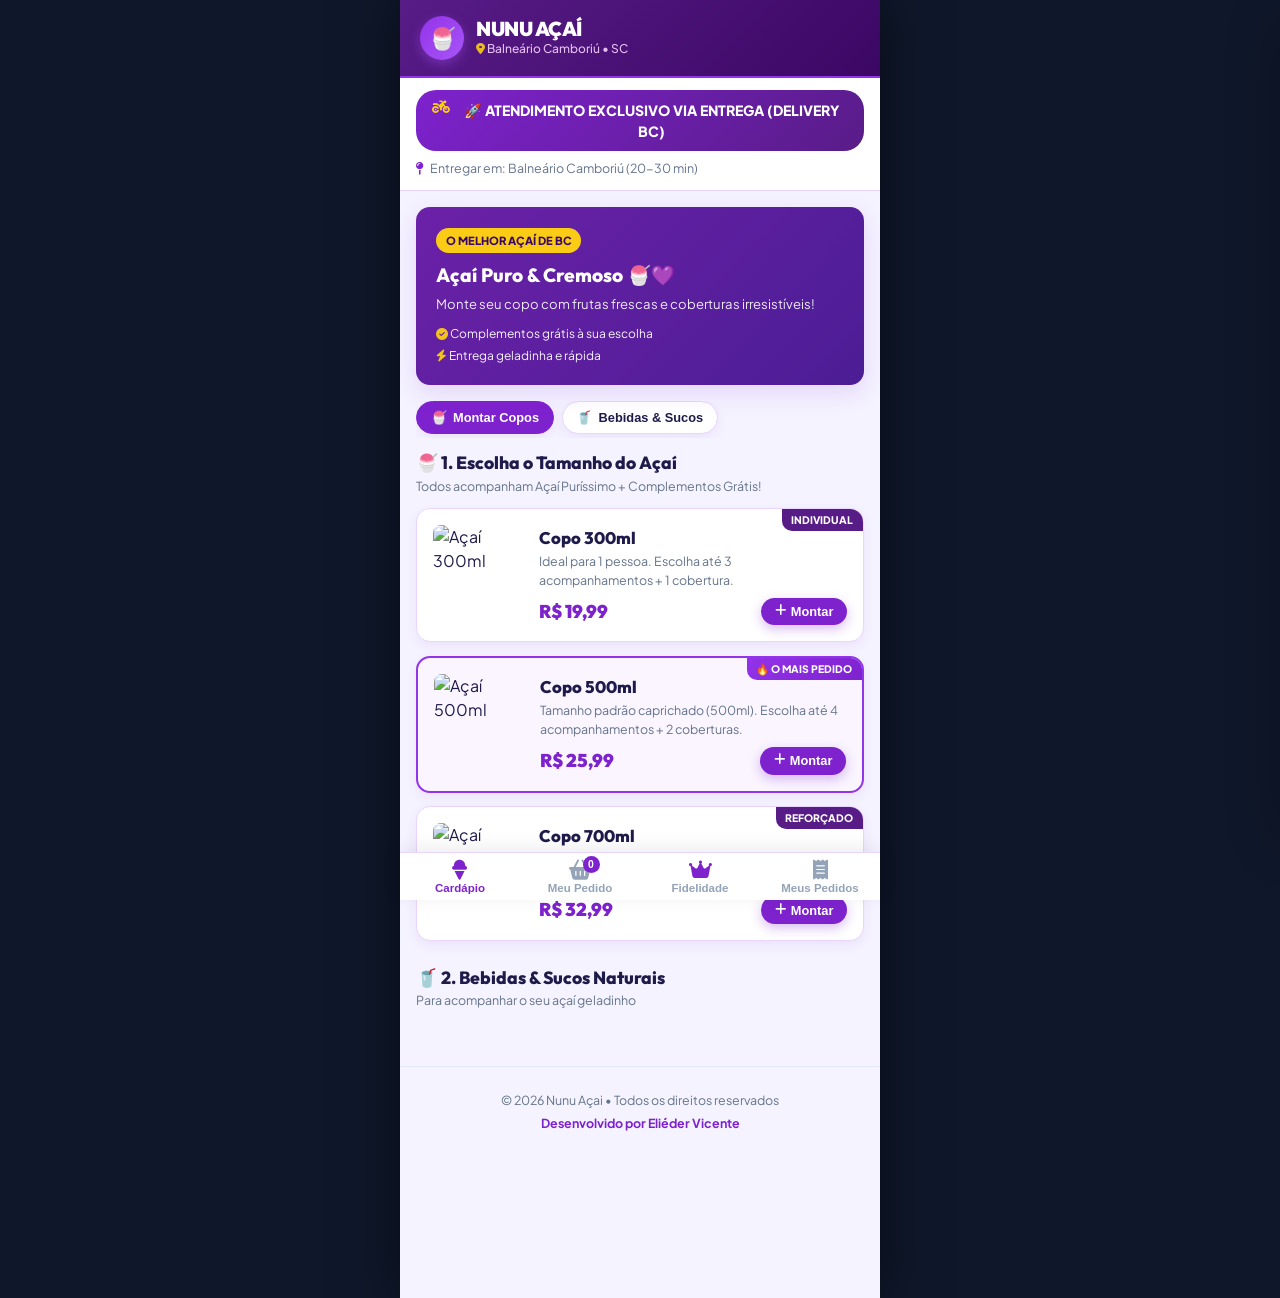
==== index.html @ 9d069a66 "Atualizacao PWA NunuAcai - 17/08/2026 16:16" ====
<!DOCTYPE html>
<html lang="pt-BR">
<head>
  <meta charset="UTF-8" />
  <meta name="viewport" content="width=device-width, initial-scale=1.0, maximum-scale=1.0, user-scalable=no" />
  <title>Nunu Açai - Açaí & Sobremesas em Balneário Camboriú</title>
  
  <!-- Google Fonts & Font Awesome -->
  <link rel="preconnect" href="https://fonts.googleapis.com" />
  <link rel="preconnect" href="https://fonts.gstatic.com" crossorigin />
  <link href="https://fonts.googleapis.com/css2?family=Plus+Jakarta+Sans:wght@400;500;600;700;800&family=Outfit:wght@600;700;800;900&display=swap" rel="stylesheet" />
  <link rel="stylesheet" href="https://cdnjs.cloudflare.com/ajax/libs/font-awesome/6.4.0/css/all.min.css" />
  
  <!-- PWA & Mobile Settings -->
  <meta name="theme-color" content="#7e22ce" />
  <link rel="manifest" href="manifest.json" />
  <link rel="icon" type="image/png" href="icon-192.png" />
  <link rel="apple-touch-icon" href="icon-512.png" />

  <link rel="stylesheet" href="styles.css?v=2.0" />
</head>
<body>

  <!-- MOBILE APP CONTAINER FRAME -->
  <div class="mobile-app-shell">

    <!-- RESTAURANT BRANDED HEADER -->
    <header class="app-header brand-header">
      <div class="brand-title-group">
        <div class="brand-logo-circle">
          🍧
        </div>
        <div class="brand-name-box">
          <h1>NUNU AÇAÍ</h1>
          <p><i class="fa-solid fa-location-dot text-yellow"></i> Balneário Camboriú • SC</p>
        </div>
      </div>
    </header>

    <!-- DELIVERY ONLY BAR -->
    <section class="fulfillment-bar">
      <div class="fulfillment-toggle" style="background: linear-gradient(135deg, #7e22ce 0%, #581c87 100%); color: #ffffff; padding: 0.6rem 1rem; border-radius: 20px; text-align: center; font-weight: 800; font-size: 0.88rem;">
        <i class="fa-solid fa-motorcycle text-yellow"></i> 🚀 ATENDIMENTO EXCLUSIVO VIA ENTREGA (DELIVERY BC)
      </div>
      <div class="address-subbar">
        <i class="fa-solid fa-map-pin text-purple"></i>
        <span id="delivery-address-display">Entregar em: Balneário Camboriú (20-30 min)</span>
      </div>
    </section>

    <!-- BANNER PROMO & CARDÁPIO DO DIA -->
    <section class="today-menu-banner">
      <div class="banner-card">
        <span class="banner-badge">O MELHOR AÇAÍ DE BC</span>
        <h2>Açaí Puro & Cremoso 🍧💜</h2>
        <p>Monte seu copo com frutas frescas e coberturas irresistíveis!</p>
        <div class="banner-features">
          <span><i class="fa-solid fa-circle-check text-yellow"></i> Complementos grátis à sua escolha</span>
          <span><i class="fa-solid fa-bolt text-yellow"></i> Entrega geladinha e rápida</span>
        </div>
      </div>
    </section>

    <!-- QUICK CATEGORY NAV TABS -->
    <section class="categories-section">
      <div class="categories-scroll" id="categories-container">
        <button class="cat-pill active" data-cat="copos" onclick="scrollToSection('sec-copos', this)">
          <span class="cat-emoji">🍧</span>
          <span>Montar Copos</span>
        </button>
        <button class="cat-pill" data-cat="bebidas" onclick="scrollToSection('sec-bebidas', this)">
          <span class="cat-emoji">🥤</span>
          <span>Bebidas & Sucos</span>
        </button>
      </div>
    </section>

    <!-- MAIN APP CONTENT -->
    <main class="feed-section">

      <!-- SECTION 1: ESCOLHA O TAMANHO DO AÇAÍ -->
      <section class="catalog-group" id="sec-copos">
        <div class="group-header">
          <h3>🍧 1. Escolha o Tamanho do Açaí</h3>
          <p>Todos acompanham Açaí Puríssimo + Complementos Grátis!</p>
        </div>

        <div class="acai-sizes-grid">
          
          <!-- COPO 300ML -->
          <div class="acai-card" onclick="openAcaiBuilderModal('copo300', 'Copo 300ml', 19.99)">
            <div class="acai-badge">INDIVIDUAL</div>
            <div class="acai-img">
              <img src="https://images.unsplash.com/photo-1590301157890-4810ed352733?w=400" alt="Açaí 300ml" />
            </div>
            <div class="acai-details">
              <h4>Copo 300ml</h4>
              <p>Ideal para 1 pessoa. Escolha até 3 acompanhamentos + 1 cobertura.</p>
              <div class="acai-price-row">
                <span class="acai-price" id="card-price-copo300">R$ 19,99</span>
                <button type="button" class="btn-select-acai" onclick="openAcaiBuilderModal('copo300', 'Copo 300ml', 19.99)"><i class="fa-solid fa-plus"></i> Montar</button>
              </div>
            </div>
          </div>

          <!-- COPO 500ML -->
          <div class="acai-card popular-card" onclick="openAcaiBuilderModal('copo500', 'Copo 500ml', 25.99)">
            <div class="acai-badge badge-popular">🔥 O MAIS PEDIDO</div>
            <div class="acai-img">
              <img src="https://images.unsplash.com/photo-1590301157890-4810ed352733?w=400" alt="Açaí 500ml" />
            </div>
            <div class="acai-details">
              <h4>Copo 500ml</h4>
              <p>Tamanho padrão caprichado (500ml). Escolha até 4 acompanhamentos + 2 coberturas.</p>
              <div class="acai-price-row">
                <span class="acai-price" id="card-price-copo500">R$ 25,99</span>
                <button type="button" class="btn-select-acai" onclick="openAcaiBuilderModal('copo500', 'Copo 500ml', 25.99)"><i class="fa-solid fa-plus"></i> Montar</button>
              </div>
            </div>
          </div>

          <!-- COPO 700ML -->
          <div class="acai-card" onclick="openAcaiBuilderModal('copo700', 'Copo 700ml', 32.99)">
            <div class="acai-badge">REFORÇADO</div>
            <div class="acai-img">
              <img src="https://images.unsplash.com/photo-1590301157890-4810ed352733?w=400" alt="Açaí 700ml" />
            </div>
            <div class="acai-details">
              <h4>Copo 700ml</h4>
              <p>Para quem ama açaí de verdade (700ml). Escolha até 5 acompanhamentos + 2 coberturas.</p>
              <div class="acai-price-row">
                <span class="acai-price" id="card-price-copo700">R$ 32,99</span>
                <button type="button" class="btn-select-acai" onclick="openAcaiBuilderModal('copo700', 'Copo 700ml', 32.99)"><i class="fa-solid fa-plus"></i> Montar</button>
              </div>
            </div>
          </div>

        </div>
      </section>

      <!-- SECTION 2: BEBIDAS & SUCOS -->
      <section class="catalog-group" id="sec-bebidas">
        <div class="group-header">
          <h3>🥤 2. Bebidas & Sucos Naturais</h3>
          <p>Para acompanhar o seu açaí geladinho</p>
        </div>

        <div id="drinks-container">
          <!-- JS Rendered Drinks -->
        </div>
      </section>

    </main>

    <!-- STICKY FLOATING CART BAR -->
    <div class="sticky-cart-bar" id="sticky-cart-bar" style="display: none;" onclick="toggleCartDrawer()">
      <div class="sticky-cart-info">
        <div class="sticky-cart-count-badge" id="sticky-cart-count">0</div>
        <div class="sticky-cart-text">
          <span>Ver Meu Pedido</span>
          <small id="sticky-cart-items-preview">Nenhum item</small>
        </div>
      </div>
      <div style="font-family: var(--font-heading); font-size: 1.1rem; font-weight: 900;" id="sticky-cart-total">
        R$ 0,00
      </div>
    </div>

    <!-- FOOTER DIREITOS AUTORAIS -->
    <footer style="text-align: center; padding: 1.5rem 1rem 5rem 1rem; font-size: 0.78rem; color: #64748b; border-top: 1px solid #e2e8f0; margin-top: 2rem;">
      <p>© 2026 Nunu Açai • Todos os direitos reservados</p>
      <p style="margin-top: 0.25rem; font-weight: 700; color: #7e22ce;">Desenvolvido por Eliéder Vicente</p>
    </footer>

  </div>

  <!-- BOTTOM APP NAVIGATION BAR -->
    <nav class="bottom-nav">
      <button class="nav-item active" onclick="scrollToSection('sec-copos')">
        <i class="fa-solid fa-ice-cream"></i>
        <span>Cardápio</span>
      </button>
      <button class="nav-item nav-item-cart" onclick="toggleCartDrawer()">
        <div class="cart-icon-box">
          <i class="fa-solid fa-basket-shopping"></i>
          <span class="nav-cart-badge" id="bottom-cart-badge">0</span>
        </div>
        <span>Meu Pedido</span>
      </button>
      <button class="nav-item" onclick="openLoyaltyModal()">
        <i class="fa-solid fa-crown text-purple"></i>
        <span>Fidelidade</span>
      </button>
      <button class="nav-item" onclick="openMyOrdersModal()">
        <i class="fa-solid fa-receipt"></i>
        <span>Meus Pedidos</span>
      </button>
    </nav>

  </div>

  <!-- MODAL: PROGRAMA DE FIDELIDADE (CUPOM / PONTOS) -->
  <div class="modal-overlay" id="modal-loyalty">
    <div class="modal-content" style="height: 100%; max-height: 100%; border-radius: 0;">
      <div class="modal-header bg-purple">
        <div>
          <h3>🎁 Clube Fidelidade Nunu Açai</h3>
          <span style="font-size: 0.8rem; opacity: 0.9;">R$ 1,00 gasto = 1 Ponto de Recompensa!</span>
        </div>
        <button class="btn-close-modal" onclick="closeLoyaltyModal()"><i class="fa-solid fa-xmark"></i></button>
      </div>

      <div class="builder-body">
        
        <!-- STATE A: NÃO LOGADO (CADASTRO / LOGIN) -->
        <div id="loyalty-auth-container">
          <div style="text-align: center; background: #faf5ff; border: 1px dashed #c084fc; padding: 1.25rem; border-radius: var(--radius-md); margin-bottom: 1.25rem;">
            <span style="font-size: 2.5rem;">👑</span>
            <h4 style="font-size: 1.1rem; color: var(--color-dark); margin-top: 0.3rem;">Junte pontos e troque por açaí e adicionais grátis!</h4>
            <p style="font-size: 0.8rem; color: var(--color-gray); margin-top: 0.2rem;">Cadastre seu WhatsApp em 30 segundos e ganhe <strong>20 pontos de bônus</strong> na hora!</p>
          </div>

          <div style="display: flex; gap: 0.5rem; margin-bottom: 1.25rem;">
            <button type="button" class="btn btn-secondary btn-full active" id="btn-loyalty-tab-login" onclick="switchLoyaltyAuthTab('login')">Entrar na Minha Conta</button>
            <button type="button" class="btn btn-secondary btn-full" id="btn-loyalty-tab-reg" onclick="switchLoyaltyAuthTab('reg')">Criar Nova Conta</button>
          </div>

          <!-- FORM: LOGIN -->
          <form id="form-loyalty-login" onsubmit="handleLoyaltyLogin(event)">
            <div class="form-group margin-top-sm">
              <label for="loyalty-login-phone">Seu WhatsApp (Celular)</label>
              <input type="tel" id="loyalty-login-phone" placeholder="(47) 99999-8888" required />
            </div>
            <div class="form-group margin-top-sm">
              <label for="loyalty-login-pass">Sua Senha</label>
              <input type="password" id="loyalty-login-pass" placeholder="••••••••" required />
            </div>
            <button type="submit" class="btn btn-purple btn-full margin-top-md">
              <i class="fa-solid fa-right-to-bracket"></i> Entrar no Clube Fidelidade
            </button>
          </form>

          <!-- FORM: CADASTRO -->
          <form id="form-loyalty-register" onsubmit="handleLoyaltyRegister(event)" style="display: none;">
            <div class="form-group margin-top-sm">
              <label for="loyalty-reg-name">Seu Nome Completo</label>
              <input type="text" id="loyalty-reg-name" placeholder="Ex: Maria Silva" required />
            </div>
            <div class="form-group margin-top-sm">
              <label for="loyalty-reg-phone">Seu WhatsApp (DDD + Número)</label>
              <input type="tel" id="loyalty-reg-phone" placeholder="(47) 99999-8888" required />
            </div>
            <div class="form-group margin-top-sm">
              <label for="loyalty-reg-pass">Crie uma Senha Fácil</label>
              <input type="password" id="loyalty-reg-pass" placeholder="Mínimo 3 digitos" required />
            </div>
            <button type="submit" class="btn btn-purple btn-full margin-top-md">
              <i class="fa-solid fa-user-plus"></i> Criar Minha Conta & Ganhar 20 Pontos!
            </button>
          </form>
        </div>

        <!-- STATE B: LOGADO (CARTÃO DE PONTOS & CATÁLOGO DE PRÊMIOS) -->
        <div id="loyalty-user-container" style="display: none;">
          <div style="background: linear-gradient(135deg, #7e22ce 0%, #581c87 100%); color: #ffffff; padding: 1.25rem; border-radius: var(--radius-md); box-shadow: var(--shadow-md); margin-bottom: 1.5rem;">
            <div style="display: flex; justify-content: space-between; align-items: flex-start;">
              <div>
                <span style="font-size: 0.75rem; text-transform: uppercase; letter-spacing: 0.5px; opacity: 0.9;">CARTÃO FIDELIDADE NUNU AÇAÍ</span>
                <h3 id="loyalty-user-name" style="font-size: 1.2rem; font-weight: 800; font-family: var(--font-heading);">Cliente</h3>
              </div>
              <button onclick="handleLoyaltyLogout()" style="background: rgba(255,255,255,0.2); border: none; color: #fff; padding: 0.3rem 0.6rem; border-radius: 12px; font-size: 0.7rem; font-weight: 700; cursor: pointer;">Sair</button>
            </div>

            <div style="margin-top: 1rem; display: flex; align-items: baseline; gap: 0.4rem;">
              <span id="loyalty-user-points" style="font-size: 2.2rem; font-weight: 900; font-family: var(--font-heading); color: var(--color-accent);">0</span>
              <span style="font-size: 0.9rem; font-weight: 700;">Pontos Acumulados</span>
            </div>
            <small style="display: block; opacity: 0.85; font-size: 0.75rem; margin-top: 0.2rem;">Ganhe +1 ponto a cada R$ 1,00 em pedidos no app!</small>
          </div>

          <h4 style="font-size: 1rem; color: var(--color-dark); margin-bottom: 0.75rem;"><i class="fa-solid fa-gift text-purple"></i> Resgatar Prêmios com Seus Pontos:</h4>

          <div id="rewards-catalog-list" style="display: flex; flex-direction: column; gap: 0.75rem;">
            <!-- JS Rendered Rewards -->
          </div>
        </div>

      </div>
    </div>
  </div>

  <!-- MODAL: MONTAR AÇAÍ PASSO A PASSO -->
  <div class="modal-overlay" id="modal-acai-builder">
    <div class="modal-content" style="height: 100%; max-height: 100%; border-radius: 0;">
      <div class="modal-header bg-purple">
        <div>
          <h3 id="builder-modal-title">Montar Copo 500ml</h3>
          <span style="font-size: 0.8rem; opacity: 0.9;" id="builder-modal-price">Valor Base: R$ 18,00</span>
        </div>
        <button class="btn-close-modal" onclick="closeAcaiBuilderModal()"><i class="fa-solid fa-xmark"></i></button>
      </div>

      <div class="builder-body">
        
        <!-- PASSO 1: COMPLEMENTOS GRÁTIS -->
        <div class="catalog-group">
          <h4 class="step-header">1. Acompanhamentos <span class="text-purple">(Até 3 grátis! Adicionais: + R$ 2,00 cada)</span></h4>
          <div class="options-group" id="complements-options-container">
            <!-- JS Rendered Complements -->
          </div>
        </div>

        <!-- PASSO 2: COBERTURAS E ADICIONAIS EXTRAS -->
        <div class="catalog-group margin-top-md">
          <h4 class="step-header">2. Coberturas Especialidades & Extras <span style="font-size: 0.75rem; font-weight: 500; color: var(--color-gray);">(Opcional)</span></h4>
          <div class="options-group" id="toppings-options-container">
            <!-- JS Rendered Toppings -->
          </div>
        </div>

        <!-- PASSO 3: OBSERVAÇÕES -->
        <div class="catalog-group margin-top-md">
          <h4 class="step-header">3. Observações Especiais</h4>
          <div class="form-group">
            <textarea id="acai-notes" rows="2" placeholder="Ex: Capricha na Nutella no meio do copo..."></textarea>
          </div>
        </div>

      </div>

      <div class="builder-footer">
        <div>
          <small style="font-size: 0.72rem; color: var(--color-gray); display: block;">VALOR TOTAL:</small>
          <strong id="builder-total-price" style="font-size: 1.25rem; color: var(--color-primary); font-family: var(--font-heading);">R$ 18,00</strong>
        </div>
        <button class="btn btn-purple" onclick="addAcaiToCartFromBuilder()">
          <i class="fa-solid fa-cart-plus"></i> Adicionar ao Pedido
        </button>
      </div>
    </div>
  </div>

  <!-- DRAWER: CARRO / MEU PEDIDO -->
  <div class="drawer-overlay" id="cart-drawer-overlay" onclick="toggleCartDrawer()"></div>
  <aside class="modal-content" id="cart-drawer" style="position: fixed; right: 0; top: 0; bottom: 0; height: 100%; max-width: 420px; border-radius: 0; transform: translateX(100%); transition: transform 0.3s ease; z-index: 105;">
    <div class="modal-header bg-purple">
      <h3><i class="fa-solid fa-basket-shopping"></i> Seu Pedido de Açaí</h3>
      <button class="btn-close-modal" onclick="toggleCartDrawer()"><i class="fa-solid fa-xmark"></i></button>
    </div>

    <div class="builder-body">
      
      <!-- Step 1: Cart Items List -->
      <div id="cart-step-items">
        <div id="cart-items-container" style="display: flex; flex-direction: column; gap: 0.75rem;">
          <!-- JS Rendered Cart Items -->
        </div>

        <div class="form-group margin-top-md">
          <label for="checkout-address-input"><i class="fa-solid fa-location-dot text-purple"></i> Endereço Completo para Entrega em BC</label>
          <input type="text" id="checkout-address-input" placeholder="Rua / Av., Número, Ap., Ponto de ref." />
        </div>

        <div class="form-group margin-top-sm">
          <label for="checkout-bairro-bc"><i class="fa-solid fa-map text-purple"></i> Selecione seu Bairro (Balneário Camboriú)</label>
          <select id="checkout-bairro-bc" onchange="updateDeliveryFeeBC()">
            <option value="Centro" data-fee="3.00" selected>Centro - Taxa R$ 3,00</option>
            <option value="Pioneiros" data-fee="4.00">Pioneiros - Taxa R$ 4,00</option>
            <option value="Nações" data-fee="4.00">Nações - Taxa R$ 4,00</option>
            <option value="Estados" data-fee="4.00">Estados - Taxa R$ 4,00</option>
            <option value="Ariribá" data-fee="5.00">Ariribá - Taxa R$ 5,00</option>
            <option value="Vila Real" data-fee="5.00">Vila Real - Taxa R$ 5,00</option>
            <option value="Municípios" data-fee="5.00">Municípios - Taxa R$ 5,00</option>
            <option value="I struggle / Barra" data-fee="6.00">Barra / Barra Sul - Taxa R$ 6,00</option>
            <option value="Praia dos Amores" data-fee="7.00">Praia dos Amores - Taxa R$ 7,00</option>
          </select>
        </div>

        <div class="form-group margin-top-sm">
          <label for="checkout-payment-method"><i class="fa-solid fa-wallet text-purple"></i> Forma de Pagamento</label>
          <select id="checkout-payment-method">
            <option value="pix">⚡ PIX (Aprovação Instantânea)</option>
            <option value="card">💳 Cartão de Crédito/Débito na Entrega</option>
            <option value="cash">💵 Dinheiro (Troco na Entrega)</option>
          </select>
        </div>

        <div style="background: #faf5ff; border: 1px solid var(--border-color); padding: 1rem; border-radius: var(--radius-sm); margin-top: 1rem;">
          <div style="display: flex; justify-content: space-between; font-size: 0.85rem;">
            <span>Subtotal:</span>
            <span id="cart-subtotal">R$ 0,00</span>
          </div>
          <div style="display: flex; justify-content: space-between; font-size: 0.85rem; margin-top: 0.3rem;">
            <span>Taxa de Entrega (BC):</span>
            <span id="cart-fee-display">R$ 3,00</span>
          </div>
          <div style="display: flex; justify-content: space-between; font-size: 1.1rem; font-weight: 800; margin-top: 0.5rem; border-top: 1px dashed var(--border-color); padding-top: 0.5rem;">
            <span>Total a Pagar:</span>
            <strong id="cart-total-price" class="text-purple">R$ 0,00</strong>
          </div>
        </div>
      </div>

      <!-- Step 2: PIX Confirmation -->
      <div id="cart-step-pix" style="display: none;">
        <div style="text-align: center; background: #faf5ff; border: 1px solid var(--border-color); padding: 1.25rem; border-radius: var(--radius-md);">
          <div style="font-size: 0.8rem; font-weight: 900; color: var(--color-primary); margin-bottom: 0.5rem;"><i class="fa-solid fa-qrcode"></i> CHAVE PIX - MEUAÇAI</div>
          <p style="font-size: 0.8rem; color: var(--color-gray);">Escaneie o QR Code abaixo ou copie a chave para pagar no seu banco:</p>
          
          <div style="margin: 1rem 0;">
            <img src="https://api.qrserver.com/v1/create-qr-code/?size=180x180&data=00020126580014br.gov.bcb.pix0136meuacai-bc-santa-catarina-pix" alt="QR Code PIX MeuAçai" style="border-radius: 12px; border: 1px solid #ddd;" />
          </div>

          <div style="display: flex; gap: 0.5rem; margin-top: 1rem;">
            <input type="text" readonly id="pix-copy-input" value="00020126580014br.gov.bcb.pix0136meuacai-pix-chave-99120" style="flex: 1; font-size: 0.75rem;" />
            <button class="btn btn-secondary" onclick="copyPixCode()"><i class="fa-solid fa-copy"></i> Copiar</button>
          </div>

          <button class="btn btn-purple btn-full margin-top-md" onclick="confirmPaymentAndSendToKitchen()">
            <i class="fa-solid fa-check-circle"></i> Enviar Pedido para a Loja!
          </button>
        </div>
      </div>

    </div>

    <div class="builder-footer" id="cart-footer-actions">
      <button class="btn btn-secondary" onclick="clearCart()">Limpar</button>
      <button class="btn btn-purple btn-full" onclick="proceedToCheckoutPayment()">
        <i class="fa-solid fa-arrow-right"></i> Finalizar Pedido
      </button>
    </div>
  </aside>

  <!-- MODAL: MEUS PEDIDOS & ACOMPANHAMENTO -->
  <div class="modal-overlay" id="modal-my-orders">
    <div class="modal-content" style="max-width: 600px;">
      <div class="modal-header bg-dark">
        <h3><i class="fa-solid fa-receipt text-purple"></i> Acompanhe seu Pedido de Açaí</h3>
        <button class="btn-close-modal" onclick="closeMyOrdersModal()"><i class="fa-solid fa-xmark"></i></button>
      </div>

      <div class="builder-body">
        <div id="user-orders-tracker-list">
          <!-- JS Rendered Orders -->
        </div>
      </div>
    </div>
  </div>

  <!-- MODAL: CUPOM / COMPROVANTE DIGITAL -->
  <div class="modal-overlay" id="modal-receipt">
    <div class="modal-content" style="max-width: 480px;">
      <div class="modal-header bg-purple">
        <h3><i class="fa-solid fa-receipt"></i> Comprovante do Pedido</h3>
        <button class="btn-close-modal" onclick="closeReceiptModal()"><i class="fa-solid fa-xmark"></i></button>
      </div>
      <div class="builder-body" id="receipt-modal-body">
        <!-- JS Rendered Receipt -->
      </div>
      <div class="builder-footer" style="flex-direction: column; gap: 0.5rem;">
        <button class="btn btn-purple btn-full" onclick="sendReceiptWhatsApp()">
          <i class="fa-brands fa-whatsapp"></i> Enviar Comprovante no WhatsApp
        </button>
        <button class="btn btn-secondary btn-full" onclick="printOrderReceipt()">
          <i class="fa-solid fa-print"></i> Imprimir Cupom / Salvar PDF
        </button>
      </div>
    </div>
  </div>

  <!-- MODAL: LOJA FECHADA -->
  <div class="modal-overlay" id="modal-store-closed">
    <div class="modal-content" style="max-width: 440px;">
      <div class="modal-header" style="background: #991b1b; color: #fff;">
        <h3><i class="fa-solid fa-store-slash"></i> Loja Fechada no Momento</h3>
        <button class="btn-close-modal" onclick="closeStoreClosedModal()"><i class="fa-solid fa-xmark"></i></button>
      </div>
      <div class="builder-body" style="padding: 1.5rem; text-align: center;">
        <div style="font-size: 3rem; margin-bottom: 0.5rem;">🔴</div>
        <h4 style="font-size: 1.15rem; color: #991b1b; font-weight: 800; margin-bottom: 0.75rem;" id="store-closed-modal-title">Estamos Fechados!</h4>
        <p style="font-size: 0.88rem; color: #334155; line-height: 1.5;" id="store-closed-modal-msg">
          Nosso horário de funcionamento é das 11:00 às 23:00. Fique à vontade para olhar nosso cardápio!
        </p>
      </div>
      <div class="builder-footer" style="padding: 1rem 1.5rem;">
        <button class="btn btn-purple btn-full" onclick="closeStoreClosedModal()">
          Entendi, apenas visualizar cardápio
        </button>
      </div>
    </div>
  </div>

  <!-- Toast Notification Container -->
  <div class="toast-container" id="toast-container"></div>

  <!-- JavaScript -->
  <script src="app.js?v=2.0"></script>
  <script>
    if ('serviceWorker' in navigator) {
      window.addEventListener('load', () => {
        navigator.serviceWorker.register('/sw.js').catch(() => {});
      });
    }
  </script>
</body>
</html>
---- styles.css ----
/* ==========================================
   MEUAÇAI - DESIGN SYSTEM & STYLES (CSS)
   Açaí & Sobremesas - Balneário Camboriú
   ========================================== */

:root {
  --color-primary: #7e22ce;
  --color-primary-dark: #581c87;
  --color-primary-light: #9333ea;
  --color-accent: #facc15;
  --color-accent-dark: #eab308;

  --color-dark: #1e1b4b;
  --color-dark-surface: #0f172a;
  --color-light: #fcf7ff;
  --color-gray: #64748b;
  --color-muted: #94a3b8;
  --border-color: #e9d5ff;

  --bg-app: #f5f3ff;
  --bg-surface: #ffffff;

  --font-main: 'Plus Jakarta Sans', -apple-system, BlinkMacSystemFont, sans-serif;
  --font-heading: 'Outfit', sans-serif;

  --radius-sm: 8px;
  --radius-md: 14px;
  --radius-lg: 24px;

  --shadow-sm: 0 4px 12px rgba(126, 34, 206, 0.08);
  --shadow-md: 0 8px 24px rgba(126, 34, 206, 0.14);
  --shadow-lg: 0 16px 40px rgba(126, 34, 206, 0.22);
}

* {
  box-sizing: border-box;
  margin: 0;
  padding: 0;
  -webkit-tap-highlight-color: transparent;
}

body {
  font-family: var(--font-main);
  background-color: var(--color-dark-surface);
  color: var(--color-dark);
  line-height: 1.5;
  min-height: 100vh;
  display: flex;
  justify-content: center;
  align-items: flex-start;
}

/* Mobile App Container Shell */
.mobile-app-shell {
  width: 100%;
  max-width: 480px;
  background-color: var(--bg-app);
  min-height: 100vh;
  position: relative;
  box-shadow: 0 0 50px rgba(0, 0, 0, 0.5);
  display: flex;
  flex-direction: column;
  padding-bottom: 85px;
  overflow-x: hidden;
}

/* Header */
.app-header.brand-header {
  background: linear-gradient(135deg, #581c87 0%, #3b0764 100%);
  color: #ffffff;
  padding: 1rem 1.25rem;
  display: flex;
  justify-content: space-between;
  align-items: center;
  position: sticky;
  top: 0;
  z-index: 50;
  border-bottom: 2px solid var(--color-primary-light);
}

.brand-title-group {
  display: flex;
  align-items: center;
  gap: 0.75rem;
}

.brand-logo-circle {
  width: 44px;
  height: 44px;
  background: linear-gradient(135deg, #9333ea 0%, #a855f7 100%);
  border-radius: 50%;
  display: flex;
  align-items: center;
  justify-content: center;
  font-size: 1.35rem;
  color: #ffffff;
  box-shadow: 0 4px 12px rgba(168, 85, 247, 0.4);
}

.brand-name-box h1 {
  font-family: var(--font-heading);
  font-size: 1.25rem;
  font-weight: 900;
  letter-spacing: -0.5px;
  line-height: 1.1;
  color: #ffffff;
}

.brand-name-box p {
  font-size: 0.75rem;
  opacity: 0.9;
  font-weight: 500;
  color: #f5d0fe;
}

/* Fulfillment Bar */
.fulfillment-bar {
  background: var(--bg-surface);
  padding: 0.75rem 1rem;
  border-bottom: 1px solid var(--border-color);
}

.fulfillment-toggle {
  display: flex;
  background: #f3e8ff;
  padding: 4px;
  border-radius: var(--radius-md);
  gap: 4px;
}

.f-btn {
  flex: 1;
  border: none;
  background: transparent;
  padding: 0.6rem 0.5rem;
  font-size: 0.82rem;
  font-weight: 700;
  color: #6b21a8;
  border-radius: var(--radius-sm);
  cursor: pointer;
  transition: all 0.2s ease;
  display: flex;
  align-items: center;
  justify-content: center;
  gap: 0.4rem;
}

.f-btn.active {
  background: var(--color-primary);
  color: #ffffff;
  box-shadow: 0 4px 12px rgba(126, 34, 206, 0.3);
}

.address-subbar {
  margin-top: 0.5rem;
  font-size: 0.78rem;
  color: var(--color-gray);
  display: flex;
  align-items: center;
  gap: 0.4rem;
}

/* Banner */
.today-menu-banner {
  padding: 1rem;
}

.banner-card {
  background: linear-gradient(135deg, #6b21a8 0%, #4c1d95 100%);
  color: #ffffff;
  border-radius: var(--radius-md);
  padding: 1.25rem;
  box-shadow: var(--shadow-md);
  position: relative;
  overflow: hidden;
}

.banner-badge {
  background: var(--color-accent);
  color: #3b0764;
  font-size: 0.7rem;
  font-weight: 900;
  padding: 0.25rem 0.6rem;
  border-radius: 20px;
  display: inline-block;
  margin-bottom: 0.5rem;
  text-transform: uppercase;
}

.banner-card h2 {
  font-family: var(--font-heading);
  font-size: 1.2rem;
  font-weight: 800;
  margin-bottom: 0.25rem;
}

.banner-card p {
  font-size: 0.82rem;
  opacity: 0.9;
  margin-bottom: 0.75rem;
}

.banner-features {
  display: flex;
  flex-direction: column;
  gap: 0.25rem;
  font-size: 0.75rem;
  opacity: 0.95;
}

/* Categories Scroll */
.categories-section {
  padding: 0 1rem 0.75rem 1rem;
}

.categories-scroll {
  display: flex;
  gap: 0.5rem;
  overflow-x: auto;
  padding-bottom: 0.25rem;
  scrollbar-width: none;
}

.cat-pill {
  background: var(--bg-surface);
  border: 1px solid var(--border-color);
  padding: 0.5rem 0.85rem;
  border-radius: 20px;
  font-size: 0.8rem;
  font-weight: 700;
  color: var(--color-dark);
  white-space: nowrap;
  cursor: pointer;
  display: flex;
  align-items: center;
  gap: 0.4rem;
  box-shadow: var(--shadow-sm);
  transition: all 0.2s ease;
}

.cat-pill.active {
  background: var(--color-primary);
  color: #ffffff;
  border-color: var(--color-primary);
}

/* Catalog Feed */
.feed-section {
  padding: 0 1rem;
}

.catalog-group {
  margin-bottom: 1.5rem;
}

.group-header h3 {
  font-family: var(--font-heading);
  font-size: 1.1rem;
  font-weight: 800;
  color: var(--color-dark);
}

.group-header p {
  font-size: 0.78rem;
  color: var(--color-gray);
  margin-bottom: 0.75rem;
}

/* Cards Grid */
.acai-sizes-grid {
  display: flex;
  flex-direction: column;
  gap: 0.85rem;
}

.acai-card {
  background: var(--bg-surface);
  border-radius: var(--radius-md);
  padding: 1rem;
  border: 1px solid var(--border-color);
  box-shadow: var(--shadow-sm);
  display: flex;
  gap: 1rem;
  position: relative;
  overflow: hidden;
  cursor: pointer;
  transition: transform 0.2s ease;
}

.acai-card:active {
  transform: scale(0.98);
}

.popular-card {
  border: 2px solid var(--color-primary-light);
  background: #faf5ff;
}

.acai-badge {
  position: absolute;
  top: 0;
  right: 0;
  background: var(--color-primary-dark);
  color: #ffffff;
  font-size: 0.65rem;
  font-weight: 900;
  padding: 0.2rem 0.6rem;
  border-bottom-left-radius: 10px;
}

.badge-popular {
  background: linear-gradient(135deg, #9333ea 0%, #7e22ce 100%);
  color: #ffffff;
}

.acai-img {
  width: 90px;
  height: 90px;
  border-radius: var(--radius-sm);
  overflow: hidden;
  flex-shrink: 0;
}

.acai-img img {
  width: 100%;
  height: 100%;
  object-fit: cover;
}

.acai-details {
  flex: 1;
  display: flex;
  flex-direction: column;
  justify-content: space-between;
}

.acai-details h4 {
  font-family: var(--font-heading);
  font-size: 1.05rem;
  font-weight: 800;
  color: var(--color-dark);
}

.acai-details p {
  font-size: 0.78rem;
  color: var(--color-gray);
  margin-top: 0.15rem;
}

.acai-price-row {
  display: flex;
  justify-content: space-between;
  align-items: center;
  margin-top: 0.5rem;
}

.acai-price {
  font-family: var(--font-heading);
  font-size: 1.15rem;
  font-weight: 900;
  color: var(--color-primary);
}

.btn-select-acai {
  background: var(--color-primary);
  color: #ffffff;
  border: none;
  padding: 0.4rem 0.85rem;
  border-radius: 20px;
  font-size: 0.8rem;
  font-weight: 800;
  cursor: pointer;
  display: flex;
  align-items: center;
  gap: 0.3rem;
  box-shadow: 0 4px 12px rgba(126, 34, 206, 0.3);
}

/* Item Row List */
.item-row-card {
  background: var(--bg-surface);
  border-radius: var(--radius-sm);
  padding: 0.75rem 1rem;
  border: 1px solid var(--border-color);
  display: flex;
  justify-content: space-between;
  align-items: center;
  margin-bottom: 0.5rem;
}

.item-row-info h5 {
  font-size: 0.9rem;
  font-weight: 700;
  color: var(--color-dark);
}

.item-row-info span {
  font-size: 0.8rem;
  font-weight: 800;
  color: var(--color-primary);
}

/* Bottom Nav */
.bottom-nav {
  position: fixed;
  bottom: 0;
  left: 50%;
  transform: translateX(-50%);
  width: 100%;
  max-width: 480px;
  background: var(--bg-surface);
  border-top: 1px solid var(--border-color);
  display: flex;
  justify-content: space-around;
  padding: 0.4rem 0;
  z-index: 99;
  box-shadow: 0 -4px 20px rgba(0, 0, 0, 0.08);
}

.nav-item {
  border: none;
  background: transparent;
  display: flex;
  flex-direction: column;
  align-items: center;
  gap: 2px;
  color: var(--color-muted);
  font-size: 0.72rem;
  font-weight: 700;
  cursor: pointer;
  flex: 1;
}

.nav-item i {
  font-size: 1.25rem;
}

.nav-item.active {
  color: var(--color-primary);
}

.nav-item-cart {
  position: relative;
}

.cart-icon-box {
  position: relative;
}

.nav-cart-badge {
  position: absolute;
  top: -4px;
  right: -8px;
  background: var(--color-primary);
  color: #ffffff;
  font-size: 0.65rem;
  font-weight: 900;
  width: 17px;
  height: 17px;
  border-radius: 50%;
  display: flex;
  align-items: center;
  justify-content: center;
}

/* Sticky Cart Bar */
.sticky-cart-bar {
  position: fixed;
  bottom: 60px;
  left: 50%;
  transform: translateX(-50%);
  width: 90%;
  max-width: 440px;
  background: linear-gradient(135deg, #7e22ce 0%, #581c87 100%);
  color: #ffffff;
  padding: 0.75rem 1.25rem;
  border-radius: 30px;
  display: flex;
  justify-content: space-between;
  align-items: center;
  z-index: 98;
  box-shadow: 0 8px 24px rgba(126, 34, 206, 0.4);
  cursor: pointer;
}

.sticky-cart-info {
  display: flex;
  align-items: center;
  gap: 0.75rem;
}

.sticky-cart-count-badge {
  background: #ffffff;
  color: var(--color-primary-dark);
  font-size: 0.85rem;
  font-weight: 900;
  width: 26px;
  height: 26px;
  border-radius: 50%;
  display: flex;
  align-items: center;
  justify-content: center;
}

.sticky-cart-text span {
  font-size: 0.85rem;
  font-weight: 800;
  display: block;
}

.sticky-cart-text small {
  font-size: 0.7rem;
  opacity: 0.85;
}

/* Modals */
.modal-overlay,
.drawer-overlay {
  position: fixed;
  top: 0;
  left: 0;
  right: 0;
  bottom: 0;
  background: rgba(15, 23, 42, 0.6);
  backdrop-filter: blur(4px);
  z-index: 100;
  display: none;
  justify-content: center;
  align-items: center;
  pointer-events: none;
}

.modal-overlay.active,
.drawer-overlay.active {
  display: flex !important;
  pointer-events: auto;
}

.modal-content {
  background: var(--bg-surface);
  width: 92%;
  max-width: 480px;
  border-radius: var(--radius-lg);
  overflow: hidden;
  box-shadow: 0 25px 50px rgba(0, 0, 0, 0.25);
  max-height: 90vh;
  display: flex;
  flex-direction: column;
  pointer-events: auto;
}

.modal-header {
  padding: 1.25rem 1.5rem;
  display: flex;
  justify-content: space-between;
  align-items: center;
  color: #ffffff;
}

.modal-header.bg-purple {
  background: linear-gradient(135deg, #7e22ce 0%, #581c87 100%);
}

.modal-header.bg-dark {
  background: #1e1b4b;
}

.btn-close-modal {
  background: rgba(255, 255, 255, 0.2);
  border: none;
  color: #ffffff;
  width: 32px;
  height: 32px;
  border-radius: 50%;
  font-size: 1rem;
  cursor: pointer;
  display: flex;
  align-items: center;
  justify-content: center;
}

.builder-body {
  padding: 1.25rem;
  overflow-y: auto;
  flex: 1;
}

.step-header {
  font-family: var(--font-heading);
  font-size: 0.95rem;
  font-weight: 800;
  color: var(--color-dark);
  margin-bottom: 0.6rem;
}

.options-group {
  display: flex;
  flex-direction: column;
  gap: 0.5rem;
}

.checkbox-option,
.radio-option {
  display: flex;
  align-items: flex-start;
  gap: 0.65rem;
  background: #f8fafc;
  padding: 0.65rem 0.85rem;
  border-radius: var(--radius-sm);
  border: 1px solid var(--border-color);
  cursor: pointer;
  font-size: 0.85rem;
  font-weight: 600;
}

.checkbox-option input,
.radio-option input {
  margin-top: 3px;
  accent-color: var(--color-primary);
}

.radio-content strong {
  display: block;
  font-size: 0.85rem;
  color: var(--color-dark);
}

.radio-content small {
  display: block;
  font-size: 0.75rem;
  color: var(--color-gray);
  font-weight: 400;
}

.builder-footer {
  padding: 1rem 1.25rem;
  background: var(--bg-surface);
  border-top: 1px solid var(--border-color);
  display: flex;
  justify-content: space-between;
  align-items: center;
}

/* Buttons */
.btn {
  border: none;
  padding: 0.65rem 1.25rem;
  border-radius: 20px;
  font-size: 0.85rem;
  font-weight: 800;
  cursor: pointer;
  display: inline-flex;
  align-items: center;
  justify-content: center;
  gap: 0.4rem;
  transition: all 0.2s ease;
}

.btn-primary {
  background: var(--color-primary);
  color: #ffffff;
}

.btn-purple {
  background: linear-gradient(135deg, #9333ea 0%, #6b21a8 100%);
  color: #ffffff;
  box-shadow: 0 4px 14px rgba(126, 34, 206, 0.35);
}

.btn-secondary {
  background: #f3e8ff;
  color: #581c87;
}

.btn-full {
  width: 100%;
}

.btn-sm {
  padding: 0.4rem 0.85rem;
  font-size: 0.78rem;
}

.margin-top-sm { margin-top: 0.5rem; }
.margin-top-md { margin-top: 1rem; }
.margin-top-lg { margin-top: 1.5rem; }

.text-purple { color: var(--color-primary); }
.text-yellow { color: var(--color-accent); }

/* Forms */
.form-group {
  display: flex;
  flex-direction: column;
  gap: 0.35rem;
}

.form-group label {
  font-size: 0.78rem;
  font-weight: 700;
  color: var(--color-dark);
}

.form-group input,
.form-group select,
.form-group textarea {
  padding: 0.65rem 0.85rem;
  border: 1px solid var(--border-color);
  border-radius: var(--radius-sm);
  font-size: 0.85rem;
  font-family: var(--font-main);
  outline: none;
}

.form-row {
  display: flex;
  gap: 0.75rem;
}

/* Toast */
.toast-container {
  position: fixed;
  bottom: 80px;
  left: 50%;
  transform: translateX(-50%);
  z-index: 200;
  display: flex;
  flex-direction: column;
  gap: 0.5rem;
  width: 90%;
  max-width: 400px;
  pointer-events: none;
}

.toast {
  background: #1e1b4b;
  color: #ffffff;
  padding: 0.85rem 1.15rem;
  border-radius: var(--radius-md);
  font-size: 0.82rem;
  font-weight: 700;
  box-shadow: 0 10px 30px rgba(0,0,0,0.3);
  display: flex;
  align-items: center;
  gap: 0.6rem;
  border-left: 4px solid var(--color-primary-light);
  animation: slideUp 0.3s ease;
}

@keyframes slideUp {
  from { transform: translateY(20px); opacity: 0; }
  to { transform: translateY(0); opacity: 1; }
}

/* Tables for Admin */
.orders-table-wrapper {
  overflow-x: auto;
}

.admin-orders-table {
  width: 100%;
  border-collapse: collapse;
  font-size: 0.85rem;
}

.admin-orders-table th,
.admin-orders-table td {
  padding: 0.85rem;
  text-align: left;
  border-bottom: 1px solid #e2e8f0;
}

.admin-orders-table th {
  background: #f8fafc;
  font-weight: 800;
  color: var(--color-dark);
}

.partner-tabs {
  display: flex;
  gap: 0.5rem;
}

.partner-tab-btn {
  background: #f3e8ff;
  border: none;
  padding: 0.65rem 1.15rem;
  border-radius: 20px;
  font-size: 0.82rem;
  font-weight: 800;
  color: #581c87;
  cursor: pointer;
}

.partner-tab-btn.active {
  background: var(--color-primary);
  color: #ffffff;
}

.partner-tab-pane {
  display: none;
}

.partner-tab-pane.active {
  display: block;
}

.badge-pending-count {
  background: #ffffff;
  color: var(--color-primary);
  padding: 0.1rem 0.45rem;
  border-radius: 10px;
  font-size: 0.75rem;
  margin-left: 0.3rem;
}
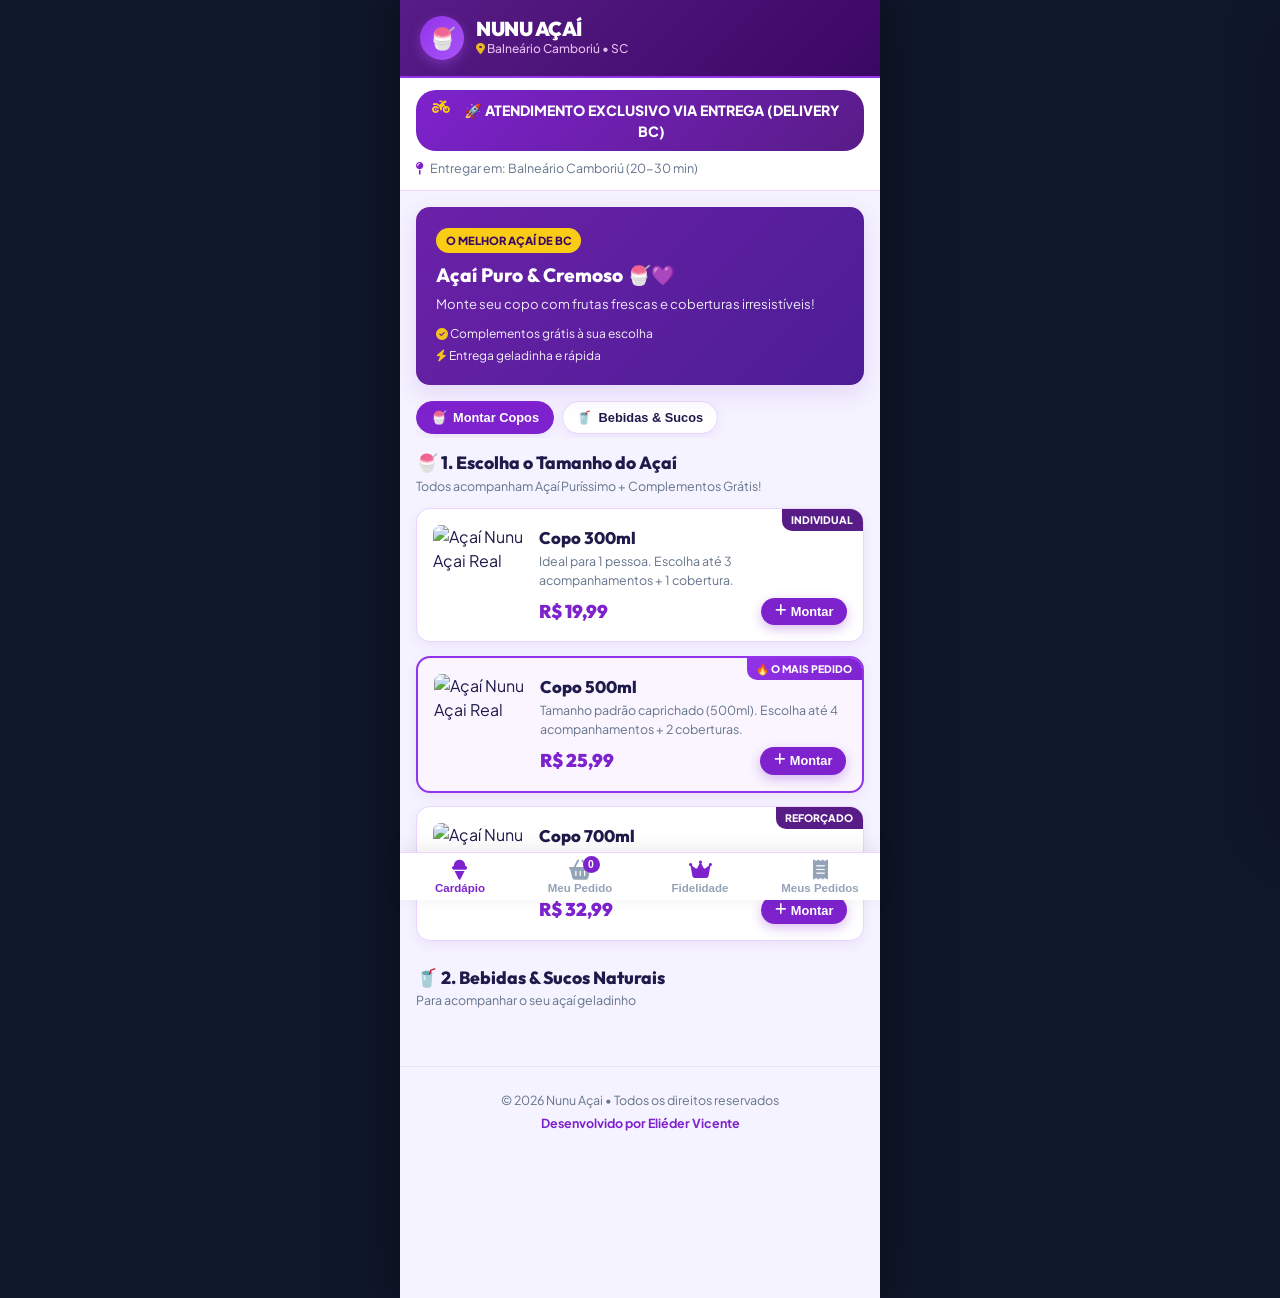
==== commit 017ecb88: "Atualizacao PWA NunuAcai - 19/08/2026 10:29" ====
--- a/index.html
+++ b/index.html
@@ -91,7 +91,7 @@
           <div class="acai-card" onclick="openAcaiBuilderModal('copo300', 'Copo 300ml', 19.99)">
             <div class="acai-badge">INDIVIDUAL</div>
             <div class="acai-img">
-              <img src="https://images.unsplash.com/photo-1590301157890-4810ed352733?w=400" alt="Açaí 300ml" />
+              <img src="acai_copo_real.jpg" alt="Açaí Nunu Açai Real" />
             </div>
             <div class="acai-details">
               <h4>Copo 300ml</h4>
@@ -107,7 +107,7 @@
           <div class="acai-card popular-card" onclick="openAcaiBuilderModal('copo500', 'Copo 500ml', 25.99)">
             <div class="acai-badge badge-popular">🔥 O MAIS PEDIDO</div>
             <div class="acai-img">
-              <img src="https://images.unsplash.com/photo-1590301157890-4810ed352733?w=400" alt="Açaí 500ml" />
+              <img src="acai_copo_real.jpg" alt="Açaí Nunu Açai Real" />
             </div>
             <div class="acai-details">
               <h4>Copo 500ml</h4>
@@ -123,7 +123,7 @@
           <div class="acai-card" onclick="openAcaiBuilderModal('copo700', 'Copo 700ml', 32.99)">
             <div class="acai-badge">REFORÇADO</div>
             <div class="acai-img">
-              <img src="https://images.unsplash.com/photo-1590301157890-4810ed352733?w=400" alt="Açaí 700ml" />
+              <img src="acai_copo_real.jpg" alt="Açaí Nunu Açai Real" />
             </div>
             <div class="acai-details">
               <h4>Copo 700ml</h4>
@@ -357,6 +357,16 @@
         </div>
 
         <div class="form-group margin-top-md">
+          <label for="checkout-client-name"><i class="fa-solid fa-user text-purple"></i> Seu Nome Completo</label>
+          <input type="text" id="checkout-client-name" placeholder="Ex: Maria Silva" />
+        </div>
+
+        <div class="form-group margin-top-sm">
+          <label for="checkout-client-phone"><i class="fa-solid fa-phone text-purple"></i> Seu WhatsApp (com DDD)</label>
+          <input type="tel" id="checkout-client-phone" placeholder="(47) 99999-8888" />
+        </div>
+
+        <div class="form-group margin-top-sm">
           <label for="checkout-address-input"><i class="fa-solid fa-location-dot text-purple"></i> Endereço Completo para Entrega em BC</label>
           <input type="text" id="checkout-address-input" placeholder="Rua / Av., Número, Ap., Ponto de ref." />
         </div>
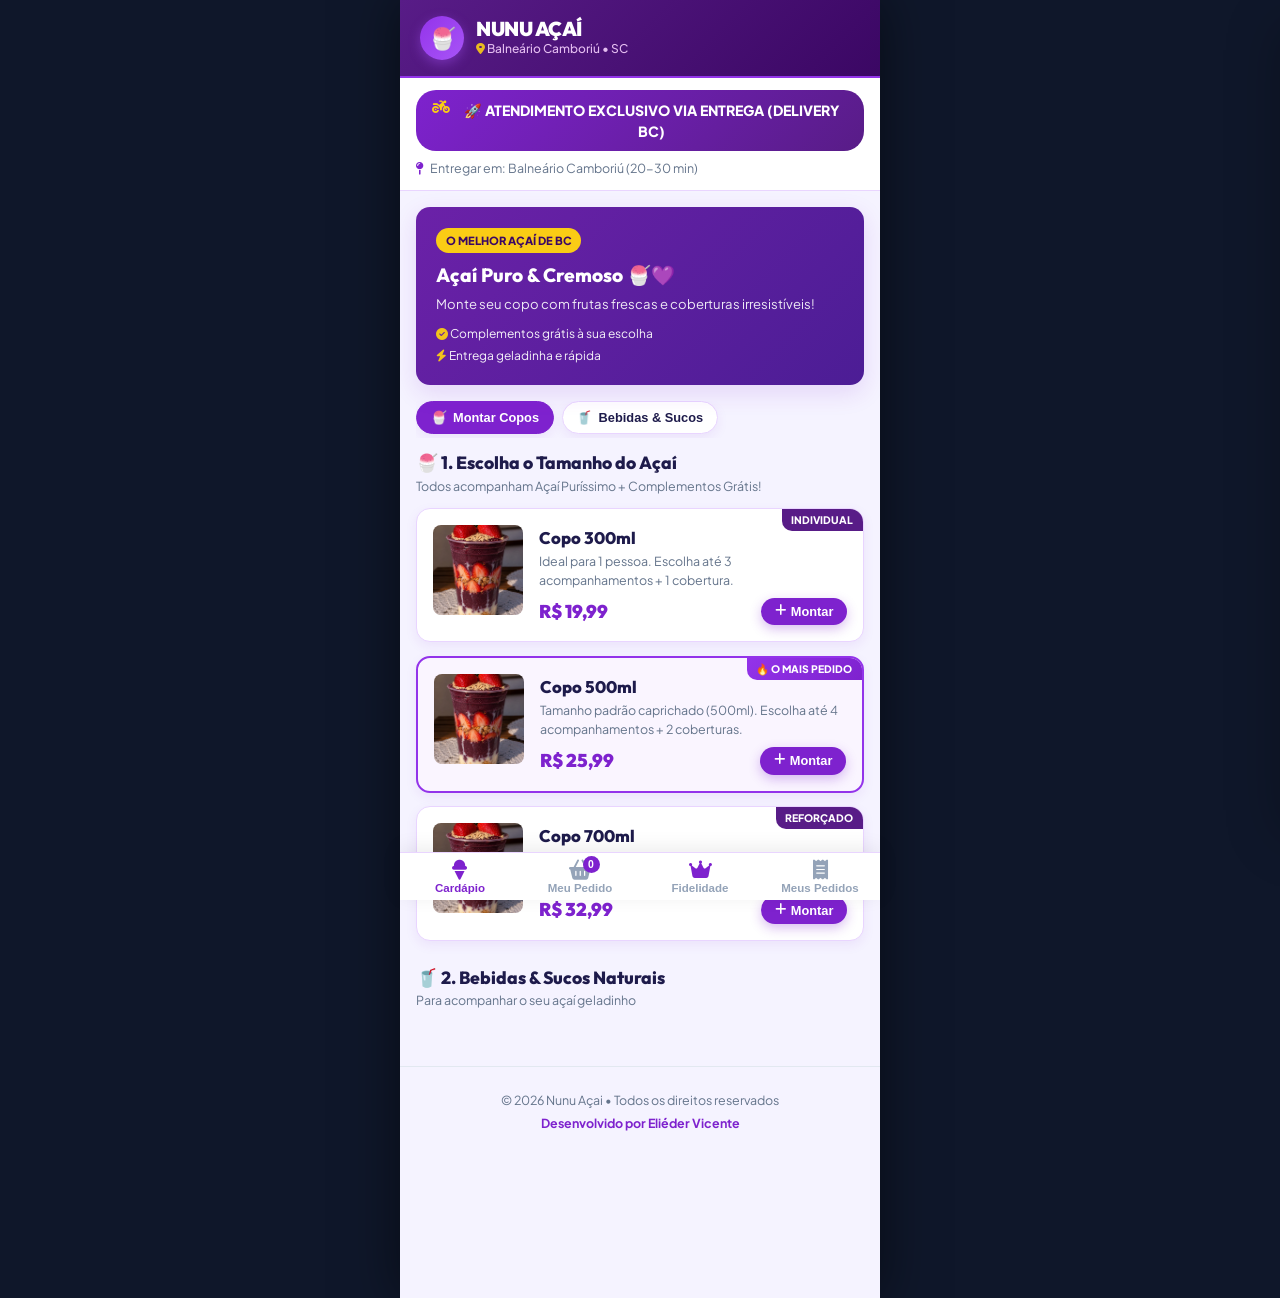
==== commit 9da79a7d: "Atualizacao PWA NunuAcai - 19/08/2026 11:00" ====
--- a/index.html
+++ b/index.html
@@ -429,6 +429,10 @@
           <button class="btn btn-purple btn-full margin-top-md" onclick="confirmPaymentAndSendToKitchen()">
             <i class="fa-solid fa-check-circle"></i> Enviar Pedido para a Loja!
           </button>
+
+          <button type="button" class="btn btn-secondary btn-full margin-top-sm" onclick="cancelPixPaymentStep()">
+            <i class="fa-solid fa-xmark text-purple"></i> Cancelar Pedido / Voltar ao Carrinho
+          </button>
         </div>
       </div>
 
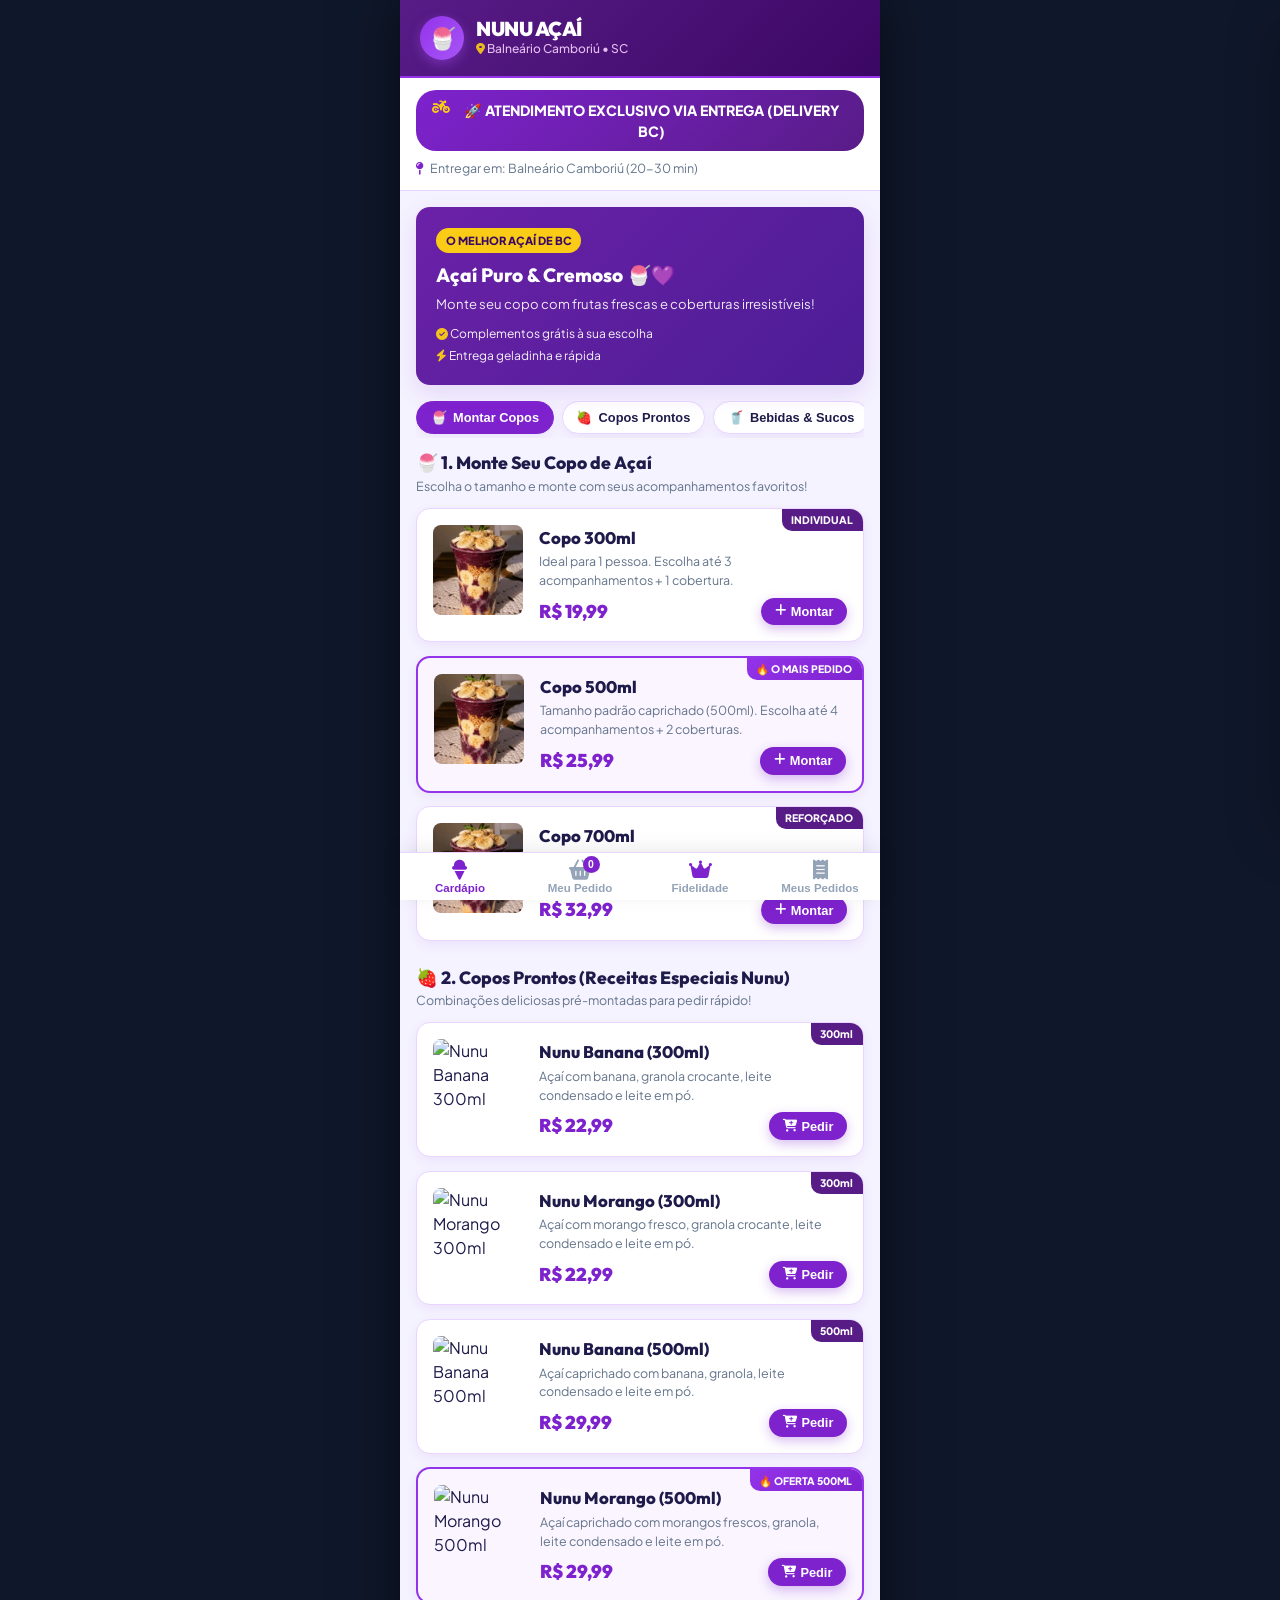
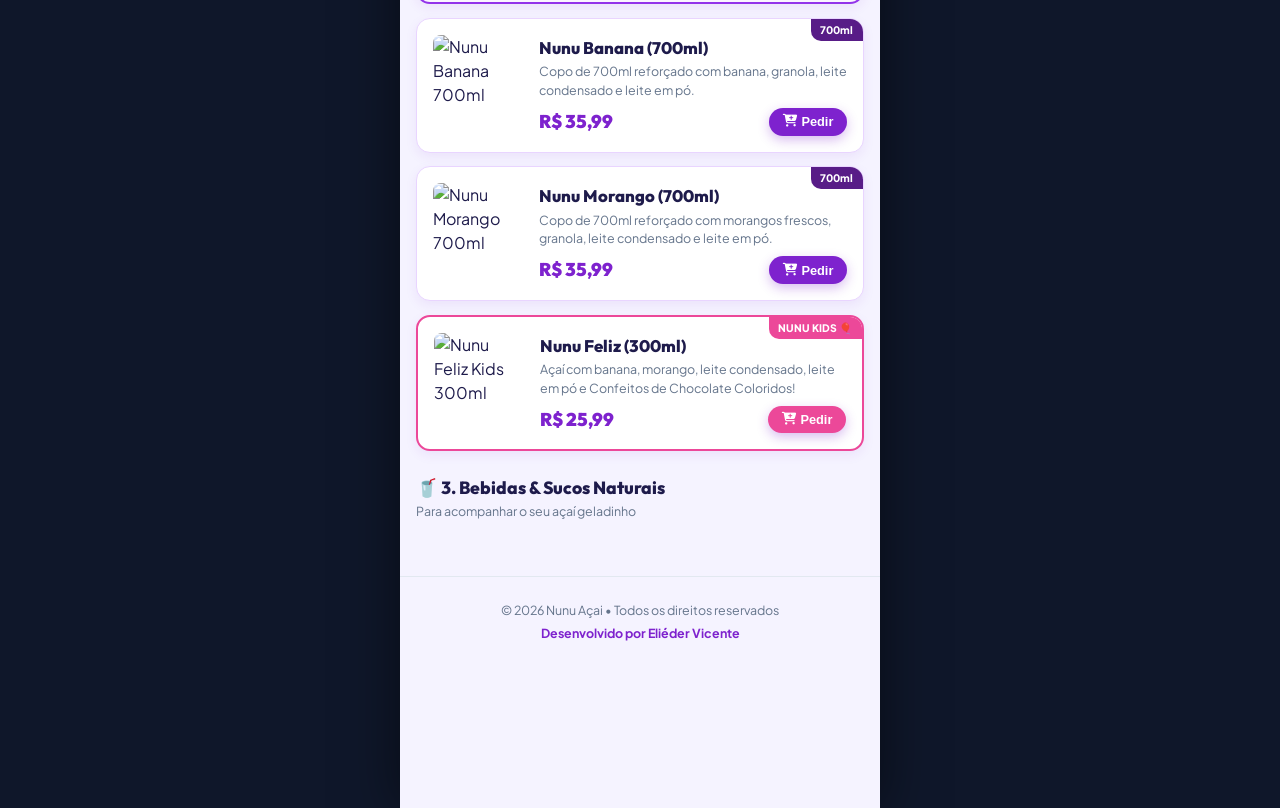
==== commit 8ef7fac8: "Atualizacao PWA NunuAcai - 19/08/2026 21:40" ====
--- a/index.html
+++ b/index.html
@@ -68,6 +68,10 @@
           <span class="cat-emoji">🍧</span>
           <span>Montar Copos</span>
         </button>
+        <button class="cat-pill" data-cat="copos-prontos" onclick="scrollToSection('sec-copos-prontos', this)">
+          <span class="cat-emoji">🍓</span>
+          <span>Copos Prontos</span>
+        </button>
         <button class="cat-pill" data-cat="bebidas" onclick="scrollToSection('sec-bebidas', this)">
           <span class="cat-emoji">🥤</span>
           <span>Bebidas & Sucos</span>
@@ -81,8 +85,8 @@
       <!-- SECTION 1: ESCOLHA O TAMANHO DO AÇAÍ -->
       <section class="catalog-group" id="sec-copos">
         <div class="group-header">
-          <h3>🍧 1. Escolha o Tamanho do Açaí</h3>
-          <p>Todos acompanham Açaí Puríssimo + Complementos Grátis!</p>
+          <h3>🍧 1. Monte Seu Copo de Açaí</h3>
+          <p>Escolha o tamanho e monte com seus acompanhamentos favoritos!</p>
         </div>
 
         <div class="acai-sizes-grid">
@@ -138,10 +142,134 @@
         </div>
       </section>
 
-      <!-- SECTION 2: BEBIDAS & SUCOS -->
+      <!-- SECTION 2: COPOS PRONTOS (NUNU OFERTAS & KIDS) -->
+      <section class="catalog-group" id="sec-copos-prontos">
+        <div class="group-header">
+          <h3>🍓 2. Copos Prontos (Receitas Especiais Nunu)</h3>
+          <p>Combinações deliciosas pré-montadas para pedir rápido!</p>
+        </div>
+
+        <div class="acai-sizes-grid">
+          
+          <!-- NUNU BANANA 300ML -->
+          <div class="acai-card">
+            <div class="acai-badge">300ml</div>
+            <div class="acai-img">
+              <img src="acai_banana_pronto.jpg" alt="Nunu Banana 300ml" />
+            </div>
+            <div class="acai-details">
+              <h4>Nunu Banana (300ml)</h4>
+              <p>Açaí com banana, granola crocante, leite condensado e leite em pó.</p>
+              <div class="acai-price-row">
+                <span class="acai-price">R$ 22,99</span>
+                <button type="button" class="btn-select-acai" onclick="addPredefinedCupToCart('Nunu Banana', '300ml', 22.99, 'Açaí com banana, granola, leite condensado e leite em pó')"><i class="fa-solid fa-cart-plus"></i> Pedir</button>
+              </div>
+            </div>
+          </div>
+
+          <!-- NUNU MORANGO 300ML -->
+          <div class="acai-card">
+            <div class="acai-badge">300ml</div>
+            <div class="acai-img">
+              <img src="acai_morango_pronto.jpg" alt="Nunu Morango 300ml" />
+            </div>
+            <div class="acai-details">
+              <h4>Nunu Morango (300ml)</h4>
+              <p>Açaí com morango fresco, granola crocante, leite condensado e leite em pó.</p>
+              <div class="acai-price-row">
+                <span class="acai-price">R$ 22,99</span>
+                <button type="button" class="btn-select-acai" onclick="addPredefinedCupToCart('Nunu Morango', '300ml', 22.99, 'Açaí com morango, granola, leite condensado e leite em pó')"><i class="fa-solid fa-cart-plus"></i> Pedir</button>
+              </div>
+            </div>
+          </div>
+
+          <!-- NUNU BANANA 500ML -->
+          <div class="acai-card">
+            <div class="acai-badge">500ml</div>
+            <div class="acai-img">
+              <img src="acai_banana_pronto.jpg" alt="Nunu Banana 500ml" />
+            </div>
+            <div class="acai-details">
+              <h4>Nunu Banana (500ml)</h4>
+              <p>Açaí caprichado com banana, granola, leite condensado e leite em pó.</p>
+              <div class="acai-price-row">
+                <span class="acai-price">R$ 29,99</span>
+                <button type="button" class="btn-select-acai" onclick="addPredefinedCupToCart('Nunu Banana', '500ml', 29.99, 'Açaí com banana, granola, leite condensado e leite em pó')"><i class="fa-solid fa-cart-plus"></i> Pedir</button>
+              </div>
+            </div>
+          </div>
+
+          <!-- NUNU MORANGO 500ML -->
+          <div class="acai-card popular-card">
+            <div class="acai-badge badge-popular">🔥 OFERTA 500ML</div>
+            <div class="acai-img">
+              <img src="acai_morango_pronto.jpg" alt="Nunu Morango 500ml" />
+            </div>
+            <div class="acai-details">
+              <h4>Nunu Morango (500ml)</h4>
+              <p>Açaí caprichado com morangos frescos, granola, leite condensado e leite em pó.</p>
+              <div class="acai-price-row">
+                <span class="acai-price">R$ 29,99</span>
+                <button type="button" class="btn-select-acai" onclick="addPredefinedCupToCart('Nunu Morango', '500ml', 29.99, 'Açaí com morango, granola, leite condensado e leite em pó')"><i class="fa-solid fa-cart-plus"></i> Pedir</button>
+              </div>
+            </div>
+          </div>
+
+          <!-- NUNU BANANA 700ML -->
+          <div class="acai-card">
+            <div class="acai-badge">700ml</div>
+            <div class="acai-img">
+              <img src="acai_banana_pronto.jpg" alt="Nunu Banana 700ml" />
+            </div>
+            <div class="acai-details">
+              <h4>Nunu Banana (700ml)</h4>
+              <p>Copo de 700ml reforçado com banana, granola, leite condensado e leite em pó.</p>
+              <div class="acai-price-row">
+                <span class="acai-price">R$ 35,99</span>
+                <button type="button" class="btn-select-acai" onclick="addPredefinedCupToCart('Nunu Banana', '700ml', 35.99, 'Açaí com banana, granola, leite condensado e leite em pó')"><i class="fa-solid fa-cart-plus"></i> Pedir</button>
+              </div>
+            </div>
+          </div>
+
+          <!-- NUNU MORANGO 700ML -->
+          <div class="acai-card">
+            <div class="acai-badge">700ml</div>
+            <div class="acai-img">
+              <img src="acai_morango_pronto.jpg" alt="Nunu Morango 700ml" />
+            </div>
+            <div class="acai-details">
+              <h4>Nunu Morango (700ml)</h4>
+              <p>Copo de 700ml reforçado com morangos frescos, granola, leite condensado e leite em pó.</p>
+              <div class="acai-price-row">
+                <span class="acai-price">R$ 35,99</span>
+                <button type="button" class="btn-select-acai" onclick="addPredefinedCupToCart('Nunu Morango', '700ml', 35.99, 'Açaí com morango, granola, leite condensado e leite em pó')"><i class="fa-solid fa-cart-plus"></i> Pedir</button>
+              </div>
+            </div>
+          </div>
+
+          <!-- NUNU FELIZ KIDS 300ML -->
+          <div class="acai-card" style="border: 2px solid #ec4899;">
+            <div class="acai-badge" style="background: #ec4899; color: #fff;">NUNU KIDS 🎈</div>
+            <div class="acai-img">
+              <img src="acai_kids_pronto.jpg" alt="Nunu Feliz Kids 300ml" />
+            </div>
+            <div class="acai-details">
+              <h4>Nunu Feliz (300ml)</h4>
+              <p>Açaí com banana, morango, leite condensado, leite em pó e Confeitos de Chocolate Coloridos!</p>
+              <div class="acai-price-row">
+                <span class="acai-price">R$ 25,99</span>
+                <button type="button" class="btn-select-acai" style="background: #ec4899;" onclick="addPredefinedCupToCart('Nunu Feliz', '300ml (Kids)', 25.99, 'Açaí com banana, morango, leite condensado, leite em pó e Confeitos de Chocolate Coloridos')"><i class="fa-solid fa-cart-plus"></i> Pedir</button>
+              </div>
+            </div>
+          </div>
+
+        </div>
+      </section>
+
+      <!-- SECTION 3: BEBIDAS & SUCOS -->
       <section class="catalog-group" id="sec-bebidas">
         <div class="group-header">
-          <h3>🥤 2. Bebidas & Sucos Naturais</h3>
+          <h3>🥤 3. Bebidas & Sucos Naturais</h3>
           <p>Para acompanhar o seu açaí geladinho</p>
         </div>
 
@@ -509,7 +637,7 @@
   <div class="toast-container" id="toast-container"></div>
 
   <!-- JavaScript -->
-  <script src="app.js?v=2.0"></script>
+  <script src="app.js?v=5.0"></script>
   <script>
     if ('serviceWorker' in navigator) {
       window.addEventListener('load', () => {
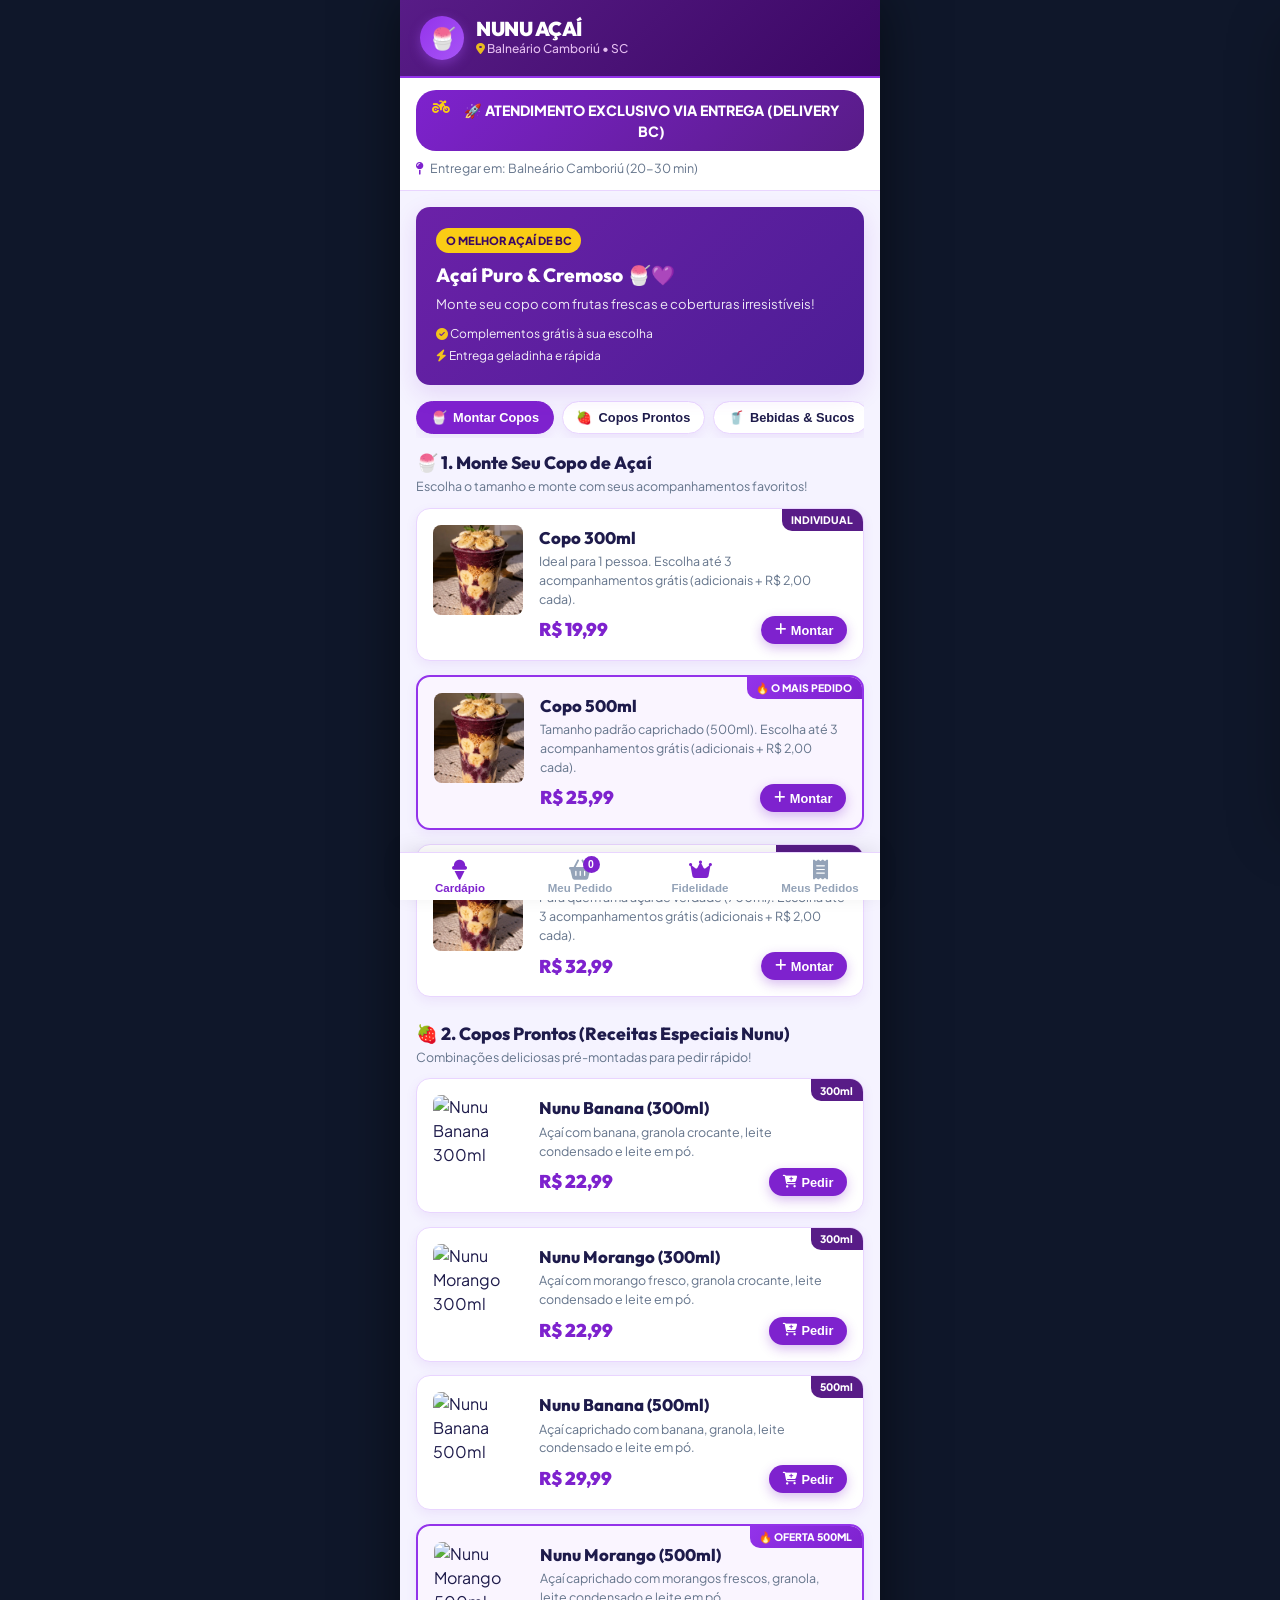
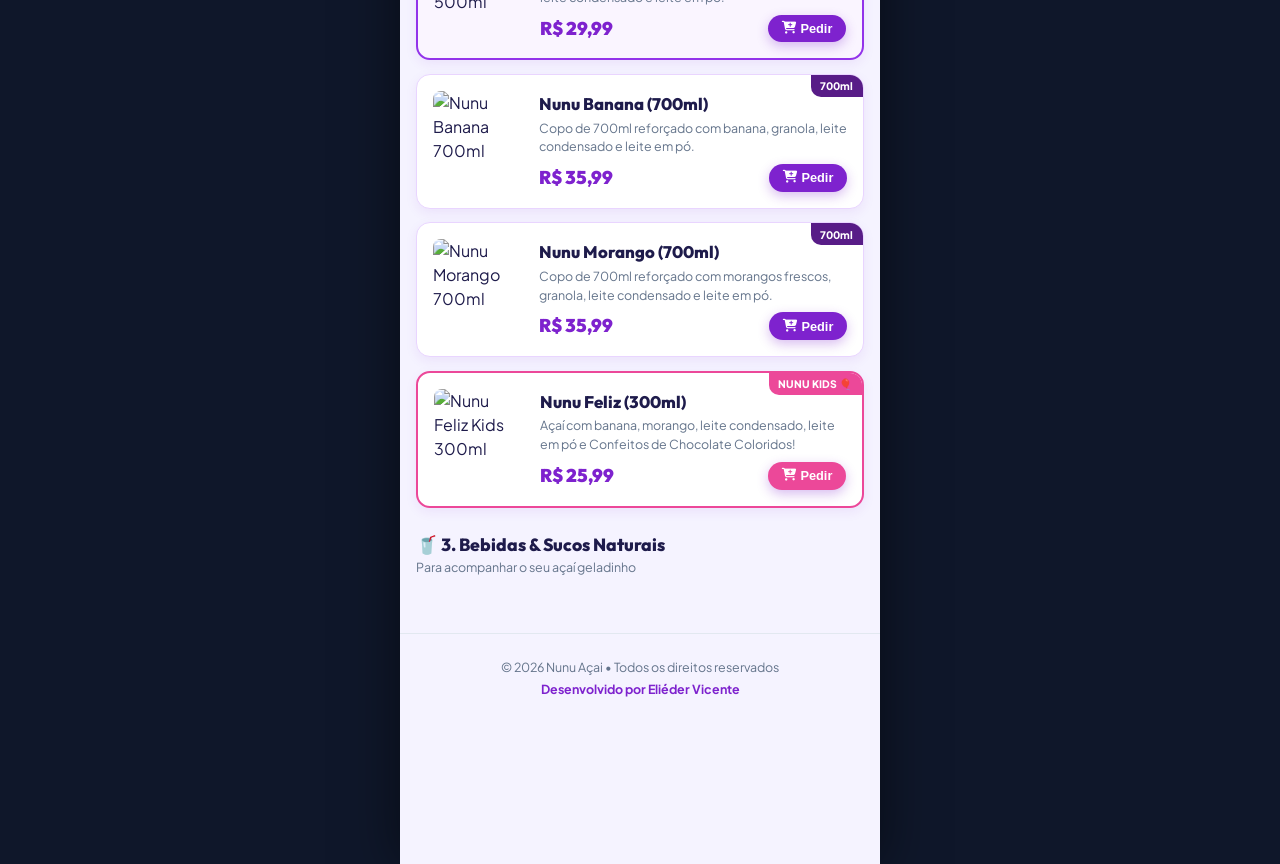
==== commit ec65d1e0: "Atualizacao PWA NunuAcai - 21/08/2026 09:51" ====
--- a/index.html
+++ b/index.html
@@ -99,7 +99,7 @@
             </div>
             <div class="acai-details">
               <h4>Copo 300ml</h4>
-              <p>Ideal para 1 pessoa. Escolha até 3 acompanhamentos + 1 cobertura.</p>
+              <p>Ideal para 1 pessoa. Escolha até 3 acompanhamentos grátis (adicionais + R$ 2,00 cada).</p>
               <div class="acai-price-row">
                 <span class="acai-price" id="card-price-copo300">R$ 19,99</span>
                 <button type="button" class="btn-select-acai" onclick="openAcaiBuilderModal('copo300', 'Copo 300ml', 19.99)"><i class="fa-solid fa-plus"></i> Montar</button>
@@ -115,7 +115,7 @@
             </div>
             <div class="acai-details">
               <h4>Copo 500ml</h4>
-              <p>Tamanho padrão caprichado (500ml). Escolha até 4 acompanhamentos + 2 coberturas.</p>
+              <p>Tamanho padrão caprichado (500ml). Escolha até 3 acompanhamentos grátis (adicionais + R$ 2,00 cada).</p>
               <div class="acai-price-row">
                 <span class="acai-price" id="card-price-copo500">R$ 25,99</span>
                 <button type="button" class="btn-select-acai" onclick="openAcaiBuilderModal('copo500', 'Copo 500ml', 25.99)"><i class="fa-solid fa-plus"></i> Montar</button>
@@ -131,7 +131,7 @@
             </div>
             <div class="acai-details">
               <h4>Copo 700ml</h4>
-              <p>Para quem ama açaí de verdade (700ml). Escolha até 5 acompanhamentos + 2 coberturas.</p>
+              <p>Para quem ama açaí de verdade (700ml). Escolha até 3 acompanhamentos grátis (adicionais + R$ 2,00 cada).</p>
               <div class="acai-price-row">
                 <span class="acai-price" id="card-price-copo700">R$ 32,99</span>
                 <button type="button" class="btn-select-acai" onclick="openAcaiBuilderModal('copo700', 'Copo 700ml', 32.99)"><i class="fa-solid fa-plus"></i> Montar</button>
@@ -542,8 +542,8 @@
       <!-- Step 2: PIX Confirmation -->
       <div id="cart-step-pix" style="display: none;">
         <div style="text-align: center; background: #faf5ff; border: 1px solid var(--border-color); padding: 1.25rem; border-radius: var(--radius-md);">
-          <div style="font-size: 0.8rem; font-weight: 900; color: var(--color-primary); margin-bottom: 0.5rem;"><i class="fa-solid fa-qrcode"></i> CHAVE PIX - MEUAÇAI</div>
-          <p style="font-size: 0.8rem; color: var(--color-gray);">Escaneie o QR Code abaixo ou copie a chave para pagar no seu banco:</p>
+          <div style="font-size: 0.85rem; font-weight: 900; color: var(--color-primary); margin-bottom: 0.5rem;"><i class="fa-solid fa-qrcode"></i> CHAVE PIX - MEUAÇAI</div>
+          <p style="font-size: 0.8rem; color: var(--color-gray);">Escaneie o QR Code abaixo ou clique em Copiar Chave para pagar no app do seu banco:</p>
           
           <div style="margin: 1rem 0;">
             <img src="https://api.qrserver.com/v1/create-qr-code/?size=180x180&data=00020126580014br.gov.bcb.pix0136meuacai-bc-santa-catarina-pix" alt="QR Code PIX MeuAçai" style="border-radius: 12px; border: 1px solid #ddd;" />
@@ -551,11 +551,18 @@
 
           <div style="display: flex; gap: 0.5rem; margin-top: 1rem;">
             <input type="text" readonly id="pix-copy-input" value="00020126580014br.gov.bcb.pix0136meuacai-pix-chave-99120" style="flex: 1; font-size: 0.75rem;" />
-            <button class="btn btn-secondary" onclick="copyPixCode()"><i class="fa-solid fa-copy"></i> Copiar</button>
-          </div>
-
-          <button class="btn btn-purple btn-full margin-top-md" onclick="confirmPaymentAndSendToKitchen()">
-            <i class="fa-solid fa-check-circle"></i> Enviar Pedido para a Loja!
+            <button class="btn btn-purple" style="padding: 0.5rem 1rem;" onclick="copyPixCode()"><i class="fa-solid fa-copy"></i> Copiar Chave PIX</button>
+          </div>
+
+          <div style="background: #f3e8ff; border: 1px solid #c084fc; border-radius: 10px; padding: 0.75rem; margin-top: 1rem; text-align: left;">
+            <label style="display: flex; align-items: center; gap: 10px; font-size: 0.82rem; cursor: pointer; color: #4c1d95; font-weight: 700; margin: 0;">
+              <input type="checkbox" id="pix-paid-check" onchange="onPixCheckboxChange()" style="width: 20px; height: 20px; accent-color: var(--color-primary); cursor: pointer;" />
+              <span>Já fiz o pagamento do PIX no aplicativo do meu banco</span>
+            </label>
+          </div>
+
+          <button id="btn-confirm-pix-order" class="btn btn-purple btn-full margin-top-md" onclick="confirmPaymentAndSendToKitchen()" style="opacity: 0.5; cursor: not-allowed;">
+            <i class="fa-solid fa-check-circle"></i> Confirmar Pagamento PIX e Enviar Pedido!
           </button>
 
           <button type="button" class="btn btn-secondary btn-full margin-top-sm" onclick="cancelPixPaymentStep()">
